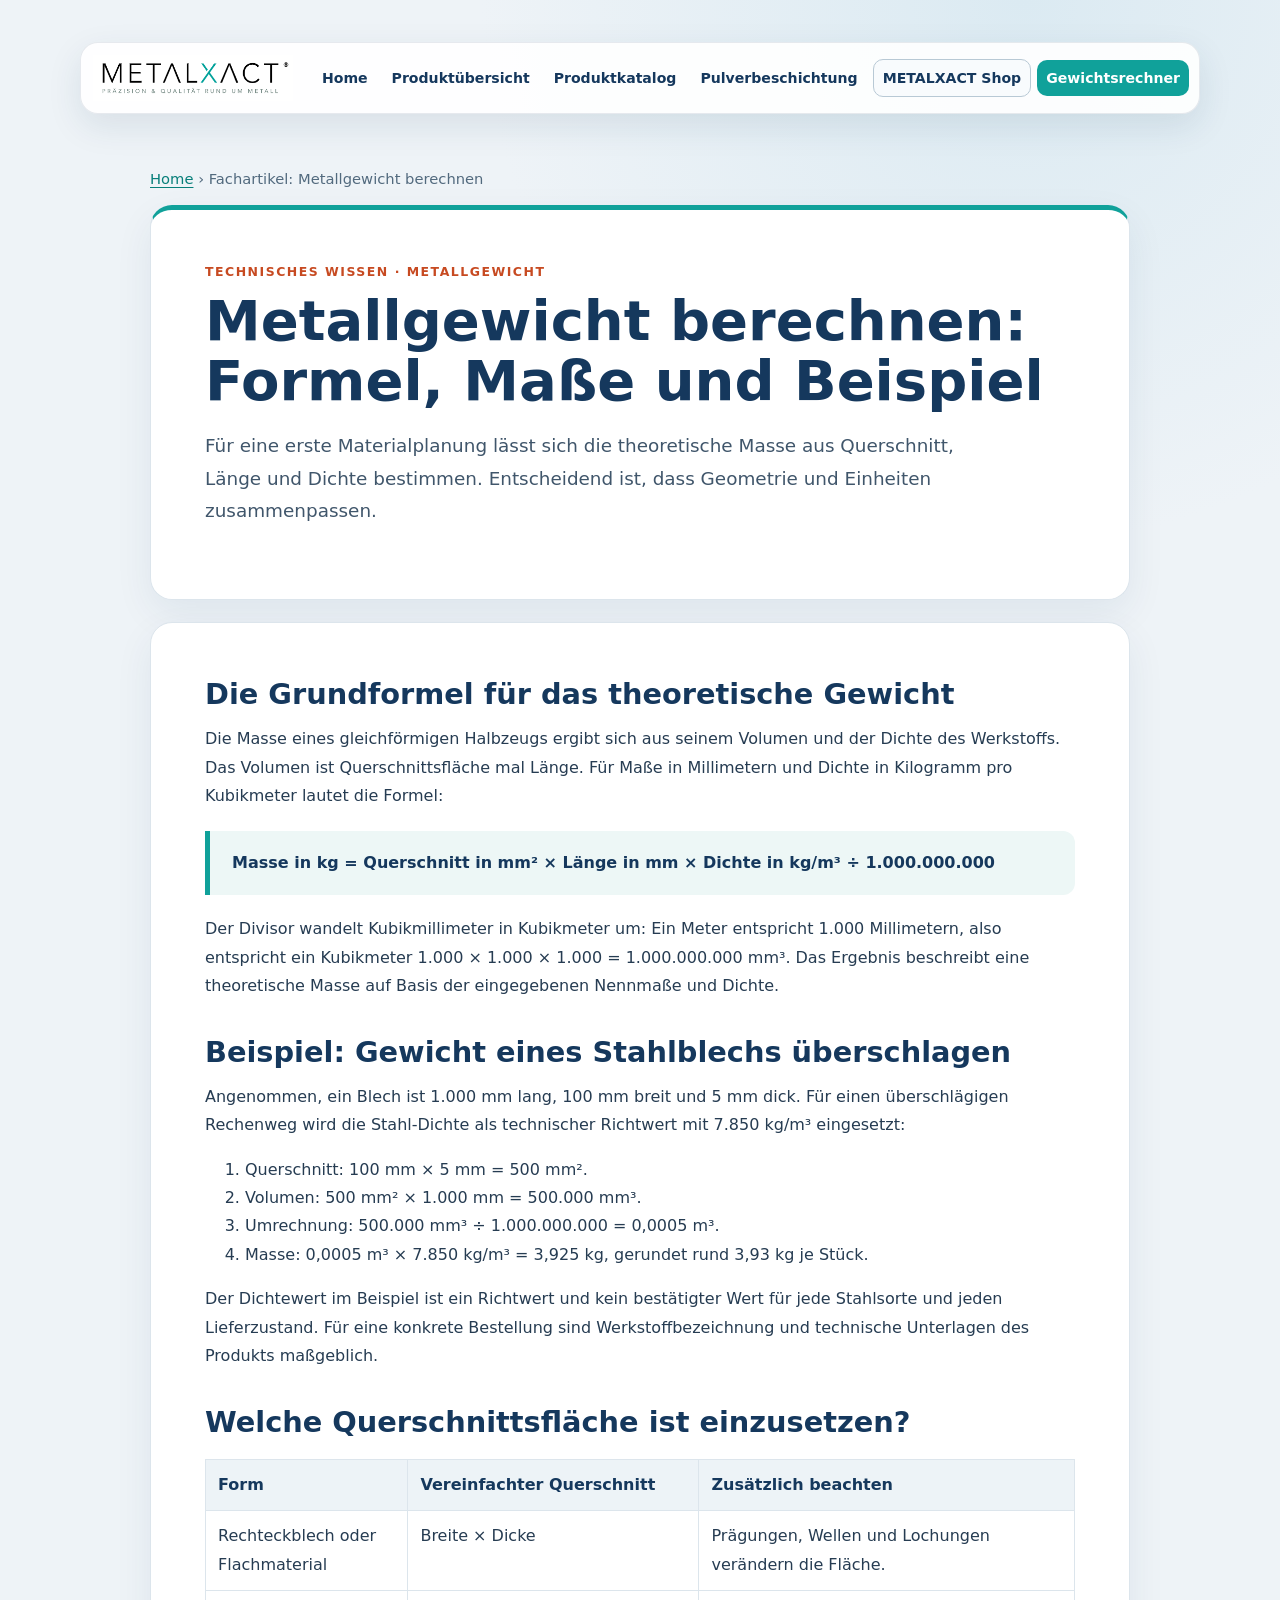
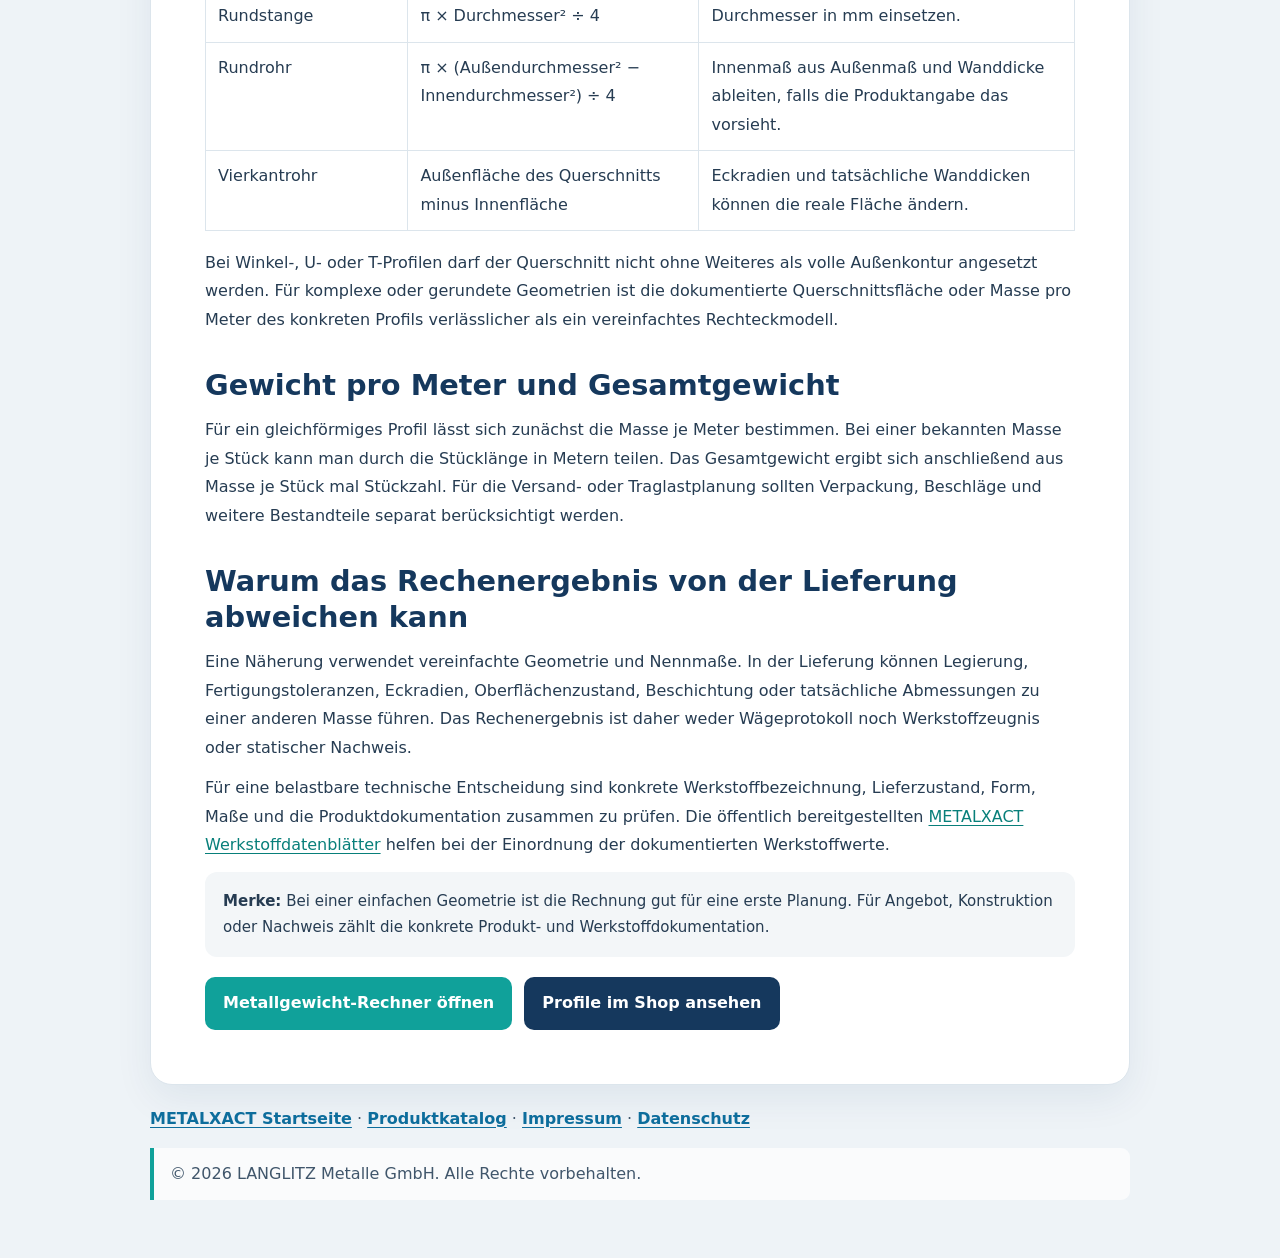
==== fachartikel-metallgewicht-berechnen.html @ f3db9037 "Add article on calculating metal weight" ====
<!-- Copyright (c) 2026 LANGLITZ Metalle GmbH. Alle Rechte vorbehalten. -->
<!doctype html>
<html lang="de" data-rights-owner="LANGLITZ Metalle GmbH">
<head>
  <meta charset="utf-8">
  <meta name="viewport" content="width=device-width, initial-scale=1">
  <title>Metallgewicht berechnen: Formel und Beispiel | METALXACT</title>
  <meta name="description" content="So berechnen Sie das theoretische Gewicht von Blech, Stange und Rohr aus Querschnitt, Länge und Dichte. Mit Einheiten, Beispiel und Grenzen der Näherung.">
  <meta name="author" content="LANGLITZ Metalle GmbH">
  <meta name="copyright" content="Copyright 2026 LANGLITZ Metalle GmbH. Alle Rechte vorbehalten.">
  <meta name="robots" content="index,follow,max-image-preview:large,max-snippet:-1,max-video-preview:-1">
  <meta name="theme-color" content="#15385d">
  <link rel="canonical" href="https://langlitzmetalle.github.io/fachartikel-metallgewicht-berechnen.html">
  <link rel="icon" type="image/png" href="/favicon.png">
  <link rel="stylesheet" href="/styles.css?v=20261005-9">
  <style>
    .article-wrap{max-width:980px;margin:34px auto 0}.article-crumb{margin:0 0 18px;color:#526a7e;font-size:.92rem}.article-crumb a,.article-content a{color:#087f7a;text-underline-offset:3px}.article-head,.article-content,.article-related{background:#fff;border:1px solid #dce5ec;border-radius:22px;padding:clamp(24px,5vw,54px);box-shadow:0 14px 38px rgba(21,56,93,.07)}.article-head{border-top:5px solid #10a19a}.article-kicker{margin:0 0 12px;color:#c74a21;font-size:.78rem;font-weight:800;letter-spacing:.12em;text-transform:uppercase}.article-head h1{max-width:850px;margin:0;color:#15385d;font-size:clamp(2rem,5vw,3.5rem);line-height:1.08}.article-lede{max-width:780px;color:#40566b;font-size:1.15rem;line-height:1.75}.article-content{margin-top:22px;color:#263c52;line-height:1.78}.article-content h2{margin:34px 0 10px;color:#15385d;font-size:clamp(1.35rem,3vw,1.8rem);line-height:1.25}.article-content h2:first-child{margin-top:0}.article-content h3{color:#15385d}.article-content p{margin:12px 0}.formula-box{margin:20px 0;padding:18px 22px;border-left:5px solid #10a19a;border-radius:0 12px 12px 0;background:#edf7f6;color:#15385d;font-weight:750;overflow-wrap:anywhere}.article-content table{width:100%;border-collapse:collapse;margin:18px 0}.article-content th,.article-content td{padding:11px 12px;border:1px solid #dce5ec;text-align:left;vertical-align:top}.article-content th{background:#edf3f7;color:#15385d}.article-note{padding:16px 18px;border-radius:12px;background:#f3f6f8;font-size:.94rem}.article-related{margin:22px 0 30px}.article-related h2{margin:0 0 12px;color:#15385d}.article-actions{display:flex;flex-wrap:wrap;gap:12px;margin-top:20px}.article-actions a{display:inline-block;padding:12px 18px;border-radius:10px;background:#10a19a;color:#fff;font-weight:750;text-decoration:none}.article-actions a.secondary{background:#15385d}.article-wrap footer{margin-top:24px}@media(max-width:680px){.article-content table{font-size:.9rem}.article-content th,.article-content td{padding:8px}}
  </style>
  <script type="application/ld+json">
  {"@context":"https://schema.org","@type":"Article","headline":"Metallgewicht berechnen: Formel, Maße und Beispiel","description":"Anleitung zur theoretischen Gewichtsberechnung von Metallhalbzeugen aus Querschnitt, Länge und Dichte.","mainEntityOfPage":{"@type":"WebPage","@id":"https://langlitzmetalle.github.io/fachartikel-metallgewicht-berechnen.html"},"author":{"@type":"Organization","name":"LANGLITZ Metalle GmbH","url":"https://www.metalxact.com/"},"publisher":{"@type":"Organization","name":"LANGLITZ Metalle GmbH","url":"https://www.metalxact.com/"},"datePublished":"2026-10-07","dateModified":"2026-10-07","inLanguage":"de-DE","articleSection":"Metallgewicht und Werkstoffberechnung","keywords":["Metallgewicht berechnen","Gewicht pro Meter","Dichte Metall","Blechgewicht","Rohrgewicht"]}
  </script>
</head>
<body>
  <main class="shell">
    <nav class="topnav" aria-label="Seitennavigation">
      <a class="topnav-brand" href="/" aria-label="METALXACT Startseite"><img src="/metalxact-logo.png" width="397" height="90" alt="METALXACT – Präzision und Qualität rund um Metall"></a>
      <a href="/">Home</a><a href="/metal-weight-calculator/produkte.html">Produktübersicht</a><a href="/metal-weight-calculator/produktkatalog.html">Produktkatalog</a><a href="/metal-weight-calculator/pulverbeschichtung.html">Pulverbeschichtung</a><a class="nav-shop" href="https://www.metalxact.com/">METALXACT Shop</a><a class="nav-calculator" href="/metal-weight-calculator/">Gewichtsrechner</a>
    </nav>
    <div class="article-wrap">
      <nav class="article-crumb" aria-label="Brotkrümelnavigation"><a href="/">Home</a> › <span>Fachartikel: Metallgewicht berechnen</span></nav>
      <header class="article-head"><p class="article-kicker">Technisches Wissen · Metallgewicht</p><h1>Metallgewicht berechnen: Formel, Maße und Beispiel</h1><p class="article-lede">Für eine erste Materialplanung lässt sich die theoretische Masse aus Querschnitt, Länge und Dichte bestimmen. Entscheidend ist, dass Geometrie und Einheiten zusammenpassen.</p></header>
      <article class="article-content">
        <h2>Die Grundformel für das theoretische Gewicht</h2>
        <p>Die Masse eines gleichförmigen Halbzeugs ergibt sich aus seinem Volumen und der Dichte des Werkstoffs. Das Volumen ist Querschnittsfläche mal Länge. Für Maße in Millimetern und Dichte in Kilogramm pro Kubikmeter lautet die Formel:</p>
        <div class="formula-box">Masse in kg = Querschnitt in mm² × Länge in mm × Dichte in kg/m³ ÷ 1.000.000.000</div>
        <p>Der Divisor wandelt Kubikmillimeter in Kubikmeter um: Ein Meter entspricht 1.000 Millimetern, also entspricht ein Kubikmeter 1.000 × 1.000 × 1.000 = 1.000.000.000 mm³. Das Ergebnis beschreibt eine theoretische Masse auf Basis der eingegebenen Nennmaße und Dichte.</p>
        <h2>Beispiel: Gewicht eines Stahlblechs überschlagen</h2>
        <p>Angenommen, ein Blech ist 1.000 mm lang, 100 mm breit und 5 mm dick. Für einen überschlägigen Rechenweg wird die Stahl-Dichte als technischer Richtwert mit 7.850 kg/m³ eingesetzt:</p>
        <ol><li>Querschnitt: 100 mm × 5 mm = 500 mm².</li><li>Volumen: 500 mm² × 1.000 mm = 500.000 mm³.</li><li>Umrechnung: 500.000 mm³ ÷ 1.000.000.000 = 0,0005 m³.</li><li>Masse: 0,0005 m³ × 7.850 kg/m³ = 3,925 kg, gerundet rund 3,93 kg je Stück.</li></ol>
        <p>Der Dichtewert im Beispiel ist ein Richtwert und kein bestätigter Wert für jede Stahlsorte und jeden Lieferzustand. Für eine konkrete Bestellung sind Werkstoffbezeichnung und technische Unterlagen des Produkts maßgeblich.</p>
        <h2>Welche Querschnittsfläche ist einzusetzen?</h2>
        <table><thead><tr><th>Form</th><th>Vereinfachter Querschnitt</th><th>Zusätzlich beachten</th></tr></thead><tbody><tr><td>Rechteckblech oder Flachmaterial</td><td>Breite × Dicke</td><td>Prägungen, Wellen und Lochungen verändern die Fläche.</td></tr><tr><td>Rundstange</td><td>π × Durchmesser² ÷ 4</td><td>Durchmesser in mm einsetzen.</td></tr><tr><td>Rundrohr</td><td>π × (Außendurchmesser² − Innendurchmesser²) ÷ 4</td><td>Innenmaß aus Außenmaß und Wanddicke ableiten, falls die Produktangabe das vorsieht.</td></tr><tr><td>Vierkantrohr</td><td>Außenfläche des Querschnitts minus Innenfläche</td><td>Eckradien und tatsächliche Wanddicken können die reale Fläche ändern.</td></tr></tbody></table>
        <p>Bei Winkel-, U- oder T-Profilen darf der Querschnitt nicht ohne Weiteres als volle Außenkontur angesetzt werden. Für komplexe oder gerundete Geometrien ist die dokumentierte Querschnittsfläche oder Masse pro Meter des konkreten Profils verlässlicher als ein vereinfachtes Rechteckmodell.</p>
        <h2>Gewicht pro Meter und Gesamtgewicht</h2>
        <p>Für ein gleichförmiges Profil lässt sich zunächst die Masse je Meter bestimmen. Bei einer bekannten Masse je Stück kann man durch die Stücklänge in Metern teilen. Das Gesamtgewicht ergibt sich anschließend aus Masse je Stück mal Stückzahl. Für die Versand- oder Traglastplanung sollten Verpackung, Beschläge und weitere Bestandteile separat berücksichtigt werden.</p>
        <h2>Warum das Rechenergebnis von der Lieferung abweichen kann</h2>
        <p>Eine Näherung verwendet vereinfachte Geometrie und Nennmaße. In der Lieferung können Legierung, Fertigungstoleranzen, Eckradien, Oberflächenzustand, Beschichtung oder tatsächliche Abmessungen zu einer anderen Masse führen. Das Rechenergebnis ist daher weder Wägeprotokoll noch Werkstoffzeugnis oder statischer Nachweis.</p>
        <p>Für eine belastbare technische Entscheidung sind konkrete Werkstoffbezeichnung, Lieferzustand, Form, Maße und die Produktdokumentation zusammen zu prüfen. Die öffentlich bereitgestellten <a href="https://www.metalxact.com/werkstoffdatenlaetter">METALXACT Werkstoffdatenblätter</a> helfen bei der Einordnung der dokumentierten Werkstoffwerte.</p>
        <div class="article-note"><strong>Merke:</strong> Bei einer einfachen Geometrie ist die Rechnung gut für eine erste Planung. Für Angebot, Konstruktion oder Nachweis zählt die konkrete Produkt- und Werkstoffdokumentation.</div>
        <div class="article-actions"><a href="/metal-weight-calculator/">Metallgewicht-Rechner öffnen</a><a class="secondary" href="https://www.metalxact.com/metallprofile-nach-mass/">Profile im Shop ansehen</a></div>
      </article>
      <footer><p><a href="/">METALXACT Startseite</a> · <a href="/metal-weight-calculator/produktkatalog.html">Produktkatalog</a> · <a href="https://www.metalxact.com/informationen/impressum/">Impressum</a> · <a href="https://www.metalxact.com/informationen/datenschutz/">Datenschutz</a></p><p class="copyright-notice">© 2026 LANGLITZ Metalle GmbH. Alle Rechte vorbehalten.</p></footer>
    </div>
  </main>
</body>
</html>
---- styles.css ----
/* Copyright (c) 2026 LANGLITZ Metalle GmbH. All rights reserved. */
:root {
  color-scheme: light;
  font-family: Inter, ui-sans-serif, system-ui, -apple-system, BlinkMacSystemFont, "Segoe UI", sans-serif;
  color: #14263a;
  background: #eef3f7;
}

* { box-sizing: border-box; }
body { margin: 0; background: radial-gradient(circle at 80% 0%, #dbeaf2 0, transparent 34rem), #eef3f7; }
a { color: #0d6d9c; }
.shell { width: min(1120px, calc(100% - 32px)); margin: 0 auto; padding: 42px 0; }
.topnav { display: flex; flex-wrap: nowrap; align-items: center; gap: 6px; margin-bottom: 56px; padding: 10px; border: 1px solid rgba(21, 56, 93, .1); border-radius: 18px; background: rgba(255, 255, 255, .9); box-shadow: 0 12px 34px rgba(21, 56, 93, .1); }
.topnav a { padding: 10px 9px; border-radius: 10px; color: #15385d; font-size: .88rem; font-weight: 780; text-decoration: none; white-space: nowrap; transition: background-color .16s ease, color .16s ease, transform .16s ease; }
.topnav a:hover { background: #e8f0f6; color: #0f2e4d; transform: translateY(-1px); }
.topnav a.active { background: #15385d; color: #fff; }
.topnav a.nav-shop { border: 1px solid #b8c9d5; background: #f8fbfd; }
.topnav a.nav-shop:hover { border-color: #15385d; background: #edf4f8; }
.topnav a.nav-calculator { background: #10a19a; color: #fff; }
.topnav a.nav-calculator:hover, .topnav a.nav-calculator:focus-visible { background: #15385d; color: #fff; }
.topnav a.topnav-brand,
.topnav a.topnav-brand:hover,
.topnav a.topnav-brand:focus,
.topnav a.topnav-brand:active {
  display: block;
  width: clamp(168px, 18vw, 200px);
  height: 50px;
  margin: 0 auto 0 2px;
  padding: 0;
  background: transparent;
  transform: none !important;
  transition: none;
}
.topnav-brand img { display: block; width: 100%; height: 100%; object-fit: contain; }
.hero { display: grid; grid-template-columns: minmax(0, 1.55fr) minmax(290px, .75fr); gap: 26px; align-items: stretch; margin-bottom: 32px; }
.hero-copy, .hero-panel, .portal, .technical-hub, .info-section { border: 1px solid rgba(21, 56, 93, .1); border-radius: 22px; box-shadow: 0 15px 40px rgba(21, 56, 93, .09); }
.hero-copy { padding: clamp(28px, 5vw, 56px); background: rgba(255, 255, 255, .92); }
.hero-panel { display: flex; flex-direction: column; justify-content: flex-end; gap: 18px; min-width: 0; padding: 32px; background: #15385d; color: #fff; }
.hero-panel strong { font-size: 1.5rem; line-height: 1.25; }
.hero-panel p { margin: 0; color: #d8e5ee; line-height: 1.6; }
.panel-label { color: #82bdd7; font-size: .84rem; font-weight: 800; letter-spacing: .08em; text-transform: uppercase; }
.product-carousel { width: 100%; min-width: 0; }
.carousel-viewport { position: relative; overflow: hidden; aspect-ratio: 1 / 1; border: 1px solid rgba(255, 255, 255, .18); border-radius: 16px; background: #fff; box-shadow: 0 12px 30px rgba(0, 0, 0, .2); }
.carousel-slide { position: relative; display: block; width: 100%; height: 100%; color: #fff; text-decoration: none; }
.carousel-slide[hidden] { display: none; }
.carousel-slide img { display: block; width: 100%; height: 100%; object-fit: contain; background: #fff; }
.carousel-slide span { position: absolute; right: 0; bottom: 0; left: 0; padding: 11px 13px; background: linear-gradient(transparent, rgba(10, 34, 58, .94)); font-size: .93rem; font-weight: 800; line-height: 1.35; }
.carousel-slide:focus-visible { outline: 3px solid #82bdd7; outline-offset: -4px; }
.carousel-controls { display: flex; align-items: center; justify-content: center; gap: 8px; margin-top: 10px; }
.carousel-button { min-width: 38px; min-height: 36px; padding: 6px 10px; border: 1px solid rgba(255, 255, 255, .3); border-radius: 999px; background: rgba(255, 255, 255, .09); color: #fff; font: inherit; font-weight: 800; cursor: pointer; }
.carousel-button:hover { background: rgba(255, 255, 255, .18); }
.carousel-button:focus-visible { outline: 3px solid #82bdd7; outline-offset: 2px; }
.carousel-toggle { min-width: 68px; font-size: .76rem; }
.carousel-status { min-width: 42px; color: #d8e5ee; font-size: .78rem; font-weight: 800; text-align: center; }
.eyebrow { margin: 0 0 10px; color: #10a19a; font-weight: 800; letter-spacing: .08em; text-transform: uppercase; }
h1 { max-width: 780px; margin: 0; color: #15385d; font-size: clamp(2.35rem, 5vw, 4rem); line-height: 1.03; }
h2, h3 { color: #15385d; }
h2 { margin: 6px 0 0; font-size: clamp(1.8rem, 4vw, 2.7rem); }
.intro { max-width: 760px; margin: 24px 0 0; color: #40566b; font-size: 1.12rem; line-height: 1.65; }
.hero-actions { display: flex; flex-wrap: wrap; align-items: center; gap: 12px; margin-top: 28px; }
.button-link { display: inline-block; padding: 13px 17px; border-radius: 9px; background: #10a19a; color: #fff; font-weight: 800; text-decoration: none; }
.button-link:hover, .button-link:focus-visible { background: #15385d; }
.button-link.secondary { background: #15385d; }
.button-link.secondary:hover { background: #0f2e4d; }
.text-link { padding: 10px 4px; font-weight: 750; text-underline-offset: 4px; }
.portal { margin-bottom: 32px; padding: clamp(24px, 4vw, 42px); background: rgba(248, 251, 253, .92); }
.section-heading { margin-bottom: 24px; }
.card-grid { display: grid; grid-template-columns: repeat(2, minmax(0, 1fr)); gap: 18px; }
.portal-card { position: relative; min-height: 220px; padding: 24px; border: 1px solid #d7e1e8; border-radius: 17px; background: #fff; }
.portal-card.featured { border-color: #10a19a; background: #fffaf7; }
.portal-card h3 { margin: 30px 0 10px; font-size: 1.4rem; }
.portal-card p { color: #52677a; line-height: 1.6; }
.portal-card a { display: inline-block; margin-top: 8px; font-weight: 800; text-underline-offset: 4px; }
.card-number { position: absolute; top: 22px; right: 22px; color: #10a19a; font-weight: 850; }
.technical-hub { margin-bottom: 32px; padding: clamp(24px, 4vw, 42px); background: rgba(255, 255, 255, .94); }
.technical-heading { display: grid; grid-template-columns: minmax(0, .95fr) minmax(280px, 1.05fr); gap: 34px; align-items: end; }
.technical-heading > p { margin: 0; color: #52677a; line-height: 1.7; }
.topic-index { display: flex; flex-wrap: wrap; gap: 9px; margin: 26px 0; padding: 14px; border: 1px solid #d7e1e8; border-radius: 14px; background: #f4f8fa; }
.topic-index a { padding: 8px 11px; border-radius: 8px; background: #fff; color: #15385d; font-size: .9rem; font-weight: 780; text-decoration: none; }
.topic-index a:hover { background: #e7f0f5; }
.technical-grid { display: grid; grid-template-columns: repeat(2, minmax(0, 1fr)); gap: 18px; }
.technical-card { position: relative; scroll-margin-top: 20px; padding: 28px; border: 1px solid #d7e1e8; border-radius: 17px; background: #fff; }
.technical-card-wide { grid-column: 1 / -1; background: linear-gradient(135deg, #fffaf7, #fff); border-color: rgba(199, 74, 33, .38); }
.technical-card h3 { margin: 6px 44px 14px 0; font-size: 1.42rem; line-height: 1.25; }
.technical-card p { margin: 0 0 14px; color: #52677a; line-height: 1.72; }
.topic-number { position: absolute; top: 25px; right: 25px; color: #10a19a; font-size: .9rem; font-weight: 850; }
.topic-link { display: inline-block; margin-top: 4px; font-weight: 800; line-height: 1.45; text-underline-offset: 4px; }
.info-section { display: grid; grid-template-columns: minmax(0, .8fr) minmax(0, 1.2fr); gap: 36px; padding: clamp(24px, 4vw, 42px); background: #fff; }
.info-copy p { margin-top: 0; color: #52677a; line-height: 1.7; }
footer { margin-top: 26px; color: #40566b; }
footer a { font-weight: 700; text-underline-offset: 3px; }
.legal-links { display: flex; flex-wrap: wrap; gap: 8px; align-items: center; }
.copyright-notice { margin-top: 20px; padding: 14px 16px; border-left: 4px solid #10a19a; border-radius: 0 9px 9px 0; background: rgba(255, 255, 255, .7); line-height: 1.5; }

@media (max-width: 860px) {
  .hero, .technical-heading, .info-section { grid-template-columns: 1fr; }
  .hero-panel { min-height: 260px; }
  .carousel-viewport { aspect-ratio: 16 / 10; }
}

@media (max-width: 980px) {
  .topnav { flex-wrap: wrap; align-items: stretch; }
  .topnav a.topnav-brand { flex: 1 0 100%; width: 100%; margin: 2px 0 7px; }
  .topnav-brand img { width: min(220px, 78vw); margin: 0 auto; }
  .topnav a:not(.topnav-brand) { flex: 1 1 160px; text-align: center; }
}

@media (max-width: 680px) {
  .shell { padding: 24px 0; }
  .topnav { margin-bottom: 30px; }
  .card-grid, .technical-grid { grid-template-columns: 1fr; }
  .technical-card-wide { grid-column: auto; }
  .technical-card { padding: 23px; }
}
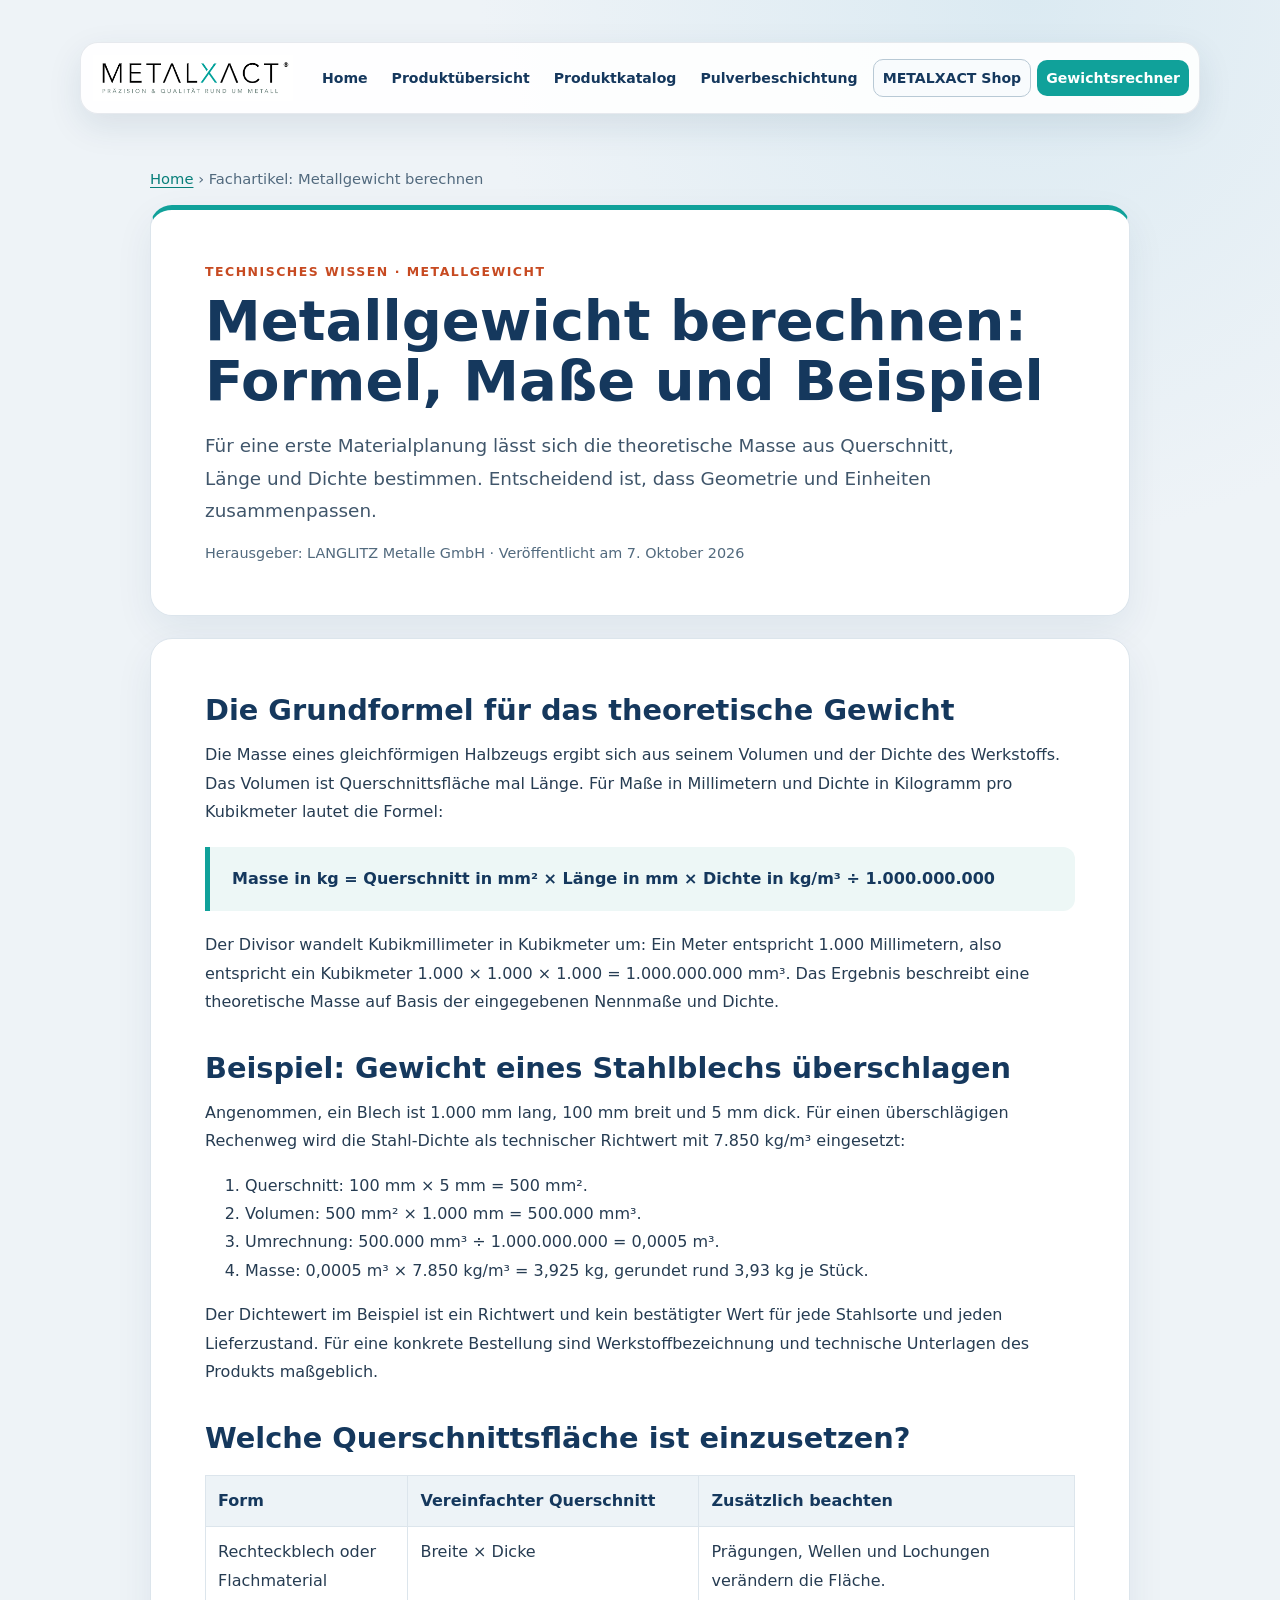
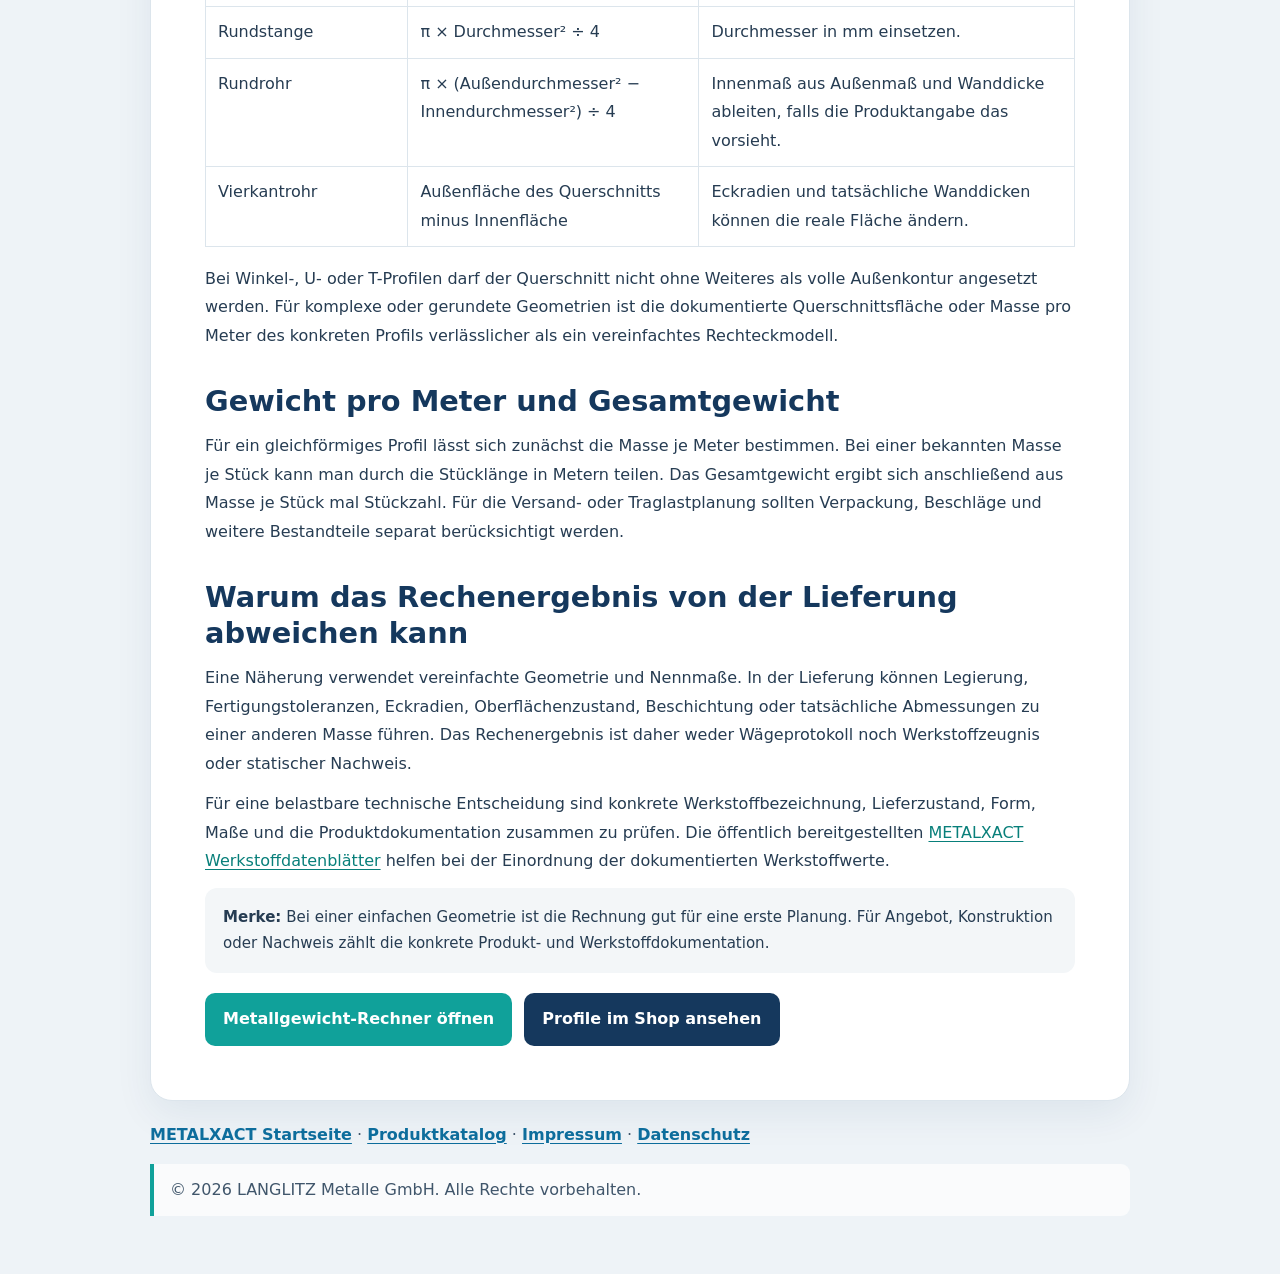
==== commit 1830d6a4: "Improve article metadata and structured data" ====
--- a/fachartikel-metallgewicht-berechnen.html
+++ b/fachartikel-metallgewicht-berechnen.html
@@ -6,18 +6,27 @@
   <meta name="viewport" content="width=device-width, initial-scale=1">
   <title>Metallgewicht berechnen: Formel und Beispiel | METALXACT</title>
   <meta name="description" content="So berechnen Sie das theoretische Gewicht von Blech, Stange und Rohr aus Querschnitt, Länge und Dichte. Mit Einheiten, Beispiel und Grenzen der Näherung.">
-  <meta name="author" content="LANGLITZ Metalle GmbH">
   <meta name="copyright" content="Copyright 2026 LANGLITZ Metalle GmbH. Alle Rechte vorbehalten.">
   <meta name="robots" content="index,follow,max-image-preview:large,max-snippet:-1,max-video-preview:-1">
   <meta name="theme-color" content="#15385d">
   <link rel="canonical" href="https://langlitzmetalle.github.io/fachartikel-metallgewicht-berechnen.html">
+  <meta property="og:type" content="article">
+  <meta property="og:locale" content="de_DE">
+  <meta property="og:site_name" content="METALXACT">
+  <meta property="og:title" content="Metallgewicht berechnen: Formel und Beispiel | METALXACT">
+  <meta property="og:description" content="So berechnen Sie das theoretische Gewicht von Blech, Stange und Rohr aus Querschnitt, Länge und Dichte. Mit Einheiten, Beispiel und Grenzen der Näherung.">
+  <meta property="og:url" content="https://langlitzmetalle.github.io/fachartikel-metallgewicht-berechnen.html">
+  <meta name="twitter:card" content="summary">
+  <meta name="twitter:title" content="Metallgewicht berechnen: Formel und Beispiel | METALXACT">
+  <meta name="twitter:description" content="So berechnen Sie das theoretische Gewicht von Blech, Stange und Rohr aus Querschnitt, Länge und Dichte. Mit Einheiten, Beispiel und Grenzen der Näherung.">
   <link rel="icon" type="image/png" href="/favicon.png">
   <link rel="stylesheet" href="/styles.css?v=20261005-9">
   <style>
     .article-wrap{max-width:980px;margin:34px auto 0}.article-crumb{margin:0 0 18px;color:#526a7e;font-size:.92rem}.article-crumb a,.article-content a{color:#087f7a;text-underline-offset:3px}.article-head,.article-content,.article-related{background:#fff;border:1px solid #dce5ec;border-radius:22px;padding:clamp(24px,5vw,54px);box-shadow:0 14px 38px rgba(21,56,93,.07)}.article-head{border-top:5px solid #10a19a}.article-kicker{margin:0 0 12px;color:#c74a21;font-size:.78rem;font-weight:800;letter-spacing:.12em;text-transform:uppercase}.article-head h1{max-width:850px;margin:0;color:#15385d;font-size:clamp(2rem,5vw,3.5rem);line-height:1.08}.article-lede{max-width:780px;color:#40566b;font-size:1.15rem;line-height:1.75}.article-content{margin-top:22px;color:#263c52;line-height:1.78}.article-content h2{margin:34px 0 10px;color:#15385d;font-size:clamp(1.35rem,3vw,1.8rem);line-height:1.25}.article-content h2:first-child{margin-top:0}.article-content h3{color:#15385d}.article-content p{margin:12px 0}.formula-box{margin:20px 0;padding:18px 22px;border-left:5px solid #10a19a;border-radius:0 12px 12px 0;background:#edf7f6;color:#15385d;font-weight:750;overflow-wrap:anywhere}.article-content table{width:100%;border-collapse:collapse;margin:18px 0}.article-content th,.article-content td{padding:11px 12px;border:1px solid #dce5ec;text-align:left;vertical-align:top}.article-content th{background:#edf3f7;color:#15385d}.article-note{padding:16px 18px;border-radius:12px;background:#f3f6f8;font-size:.94rem}.article-related{margin:22px 0 30px}.article-related h2{margin:0 0 12px;color:#15385d}.article-actions{display:flex;flex-wrap:wrap;gap:12px;margin-top:20px}.article-actions a{display:inline-block;padding:12px 18px;border-radius:10px;background:#10a19a;color:#fff;font-weight:750;text-decoration:none}.article-actions a.secondary{background:#15385d}.article-wrap footer{margin-top:24px}@media(max-width:680px){.article-content table{font-size:.9rem}.article-content th,.article-content td{padding:8px}}
+  .article-meta{margin:12px 0 0;color:#526a7e;font-size:.9rem}
   </style>
   <script type="application/ld+json">
-  {"@context":"https://schema.org","@type":"Article","headline":"Metallgewicht berechnen: Formel, Maße und Beispiel","description":"Anleitung zur theoretischen Gewichtsberechnung von Metallhalbzeugen aus Querschnitt, Länge und Dichte.","mainEntityOfPage":{"@type":"WebPage","@id":"https://langlitzmetalle.github.io/fachartikel-metallgewicht-berechnen.html"},"author":{"@type":"Organization","name":"LANGLITZ Metalle GmbH","url":"https://www.metalxact.com/"},"publisher":{"@type":"Organization","name":"LANGLITZ Metalle GmbH","url":"https://www.metalxact.com/"},"datePublished":"2026-10-07","dateModified":"2026-10-07","inLanguage":"de-DE","articleSection":"Metallgewicht und Werkstoffberechnung","keywords":["Metallgewicht berechnen","Gewicht pro Meter","Dichte Metall","Blechgewicht","Rohrgewicht"]}
+  {"@context":"https://schema.org","@graph":[{"@context":"https://schema.org","@type":"Article","headline":"Metallgewicht berechnen: Formel, Maße und Beispiel","description":"Anleitung zur theoretischen Gewichtsberechnung von Metallhalbzeugen aus Querschnitt, Länge und Dichte.","mainEntityOfPage":{"@type":"WebPage","@id":"https://langlitzmetalle.github.io/fachartikel-metallgewicht-berechnen.html"},"publisher":{"@type":"Organization","name":"LANGLITZ Metalle GmbH","url":"https://www.metalxact.com/"},"datePublished":"2026-10-07","dateModified":"2026-10-07","inLanguage":"de-DE","articleSection":"Metallgewicht und Werkstoffberechnung","keywords":["Metallgewicht berechnen","Gewicht pro Meter","Dichte Metall","Blechgewicht","Rohrgewicht"]},{"@type":"BreadcrumbList","itemListElement":[{"@type":"ListItem","position":1,"name":"Home","item":"https://langlitzmetalle.github.io/"},{"@type":"ListItem","position":2,"name":"Metallgewicht berechnen: Formel, Maße und Beispiel"}]}]}
   </script>
 </head>
 <body>
@@ -28,7 +37,7 @@
     </nav>
     <div class="article-wrap">
       <nav class="article-crumb" aria-label="Brotkrümelnavigation"><a href="/">Home</a> › <span>Fachartikel: Metallgewicht berechnen</span></nav>
-      <header class="article-head"><p class="article-kicker">Technisches Wissen · Metallgewicht</p><h1>Metallgewicht berechnen: Formel, Maße und Beispiel</h1><p class="article-lede">Für eine erste Materialplanung lässt sich die theoretische Masse aus Querschnitt, Länge und Dichte bestimmen. Entscheidend ist, dass Geometrie und Einheiten zusammenpassen.</p></header>
+      <header class="article-head"><p class="article-kicker">Technisches Wissen · Metallgewicht</p><h1>Metallgewicht berechnen: Formel, Maße und Beispiel</h1><p class="article-lede">Für eine erste Materialplanung lässt sich die theoretische Masse aus Querschnitt, Länge und Dichte bestimmen. Entscheidend ist, dass Geometrie und Einheiten zusammenpassen.</p><p class="article-meta">Herausgeber: LANGLITZ Metalle GmbH · Veröffentlicht am 7. Oktober 2026</p></header>
       <article class="article-content">
         <h2>Die Grundformel für das theoretische Gewicht</h2>
         <p>Die Masse eines gleichförmigen Halbzeugs ergibt sich aus seinem Volumen und der Dichte des Werkstoffs. Das Volumen ist Querschnittsfläche mal Länge. Für Maße in Millimetern und Dichte in Kilogramm pro Kubikmeter lautet die Formel:</p>
